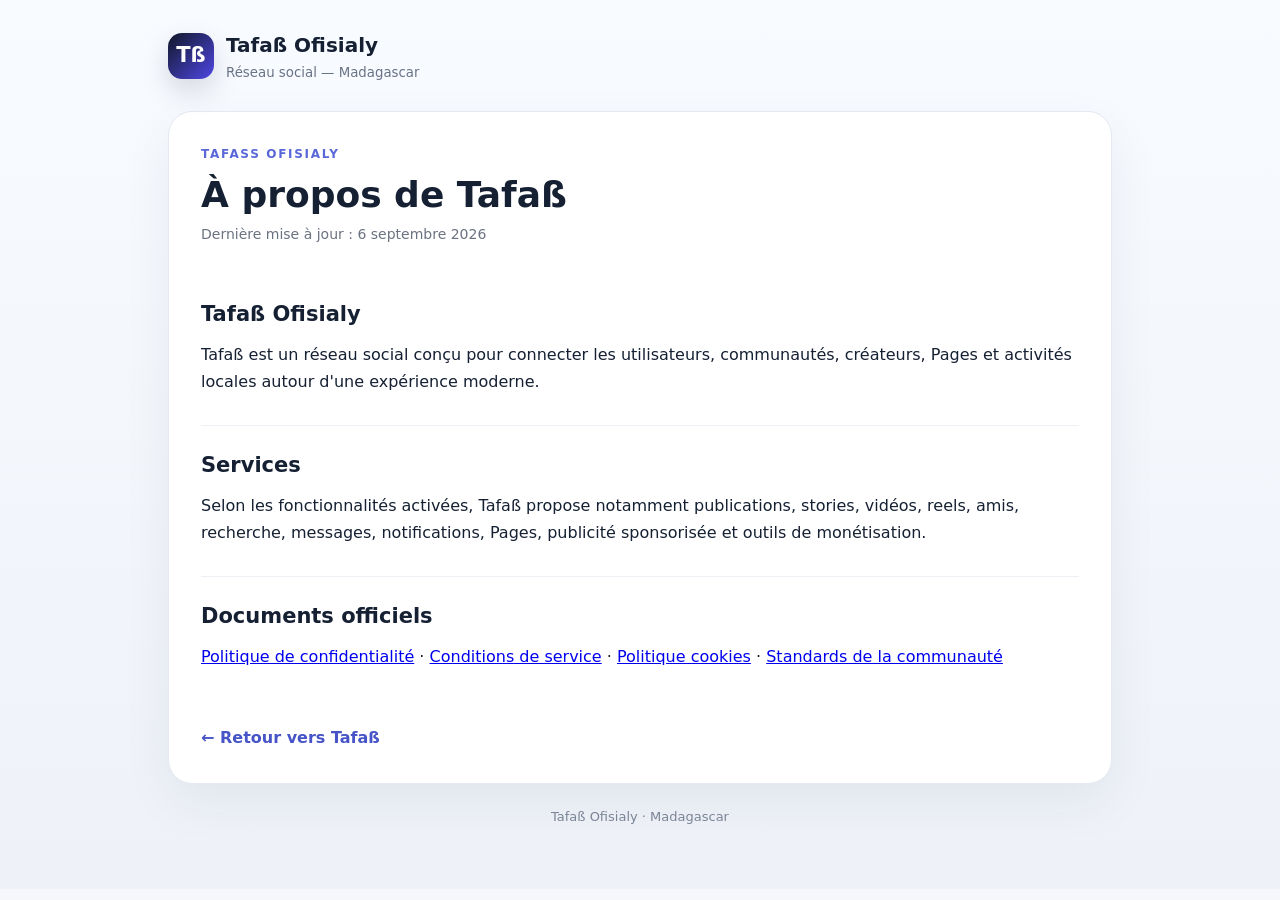
==== about-tafass.html @ ffd62a0e "Add files via upload" ====
<!doctype html><html lang="fr"><head><meta charset="utf-8"><meta name="viewport" content="width=device-width,initial-scale=1"><meta name="robots" content="index,follow"><title>À propos de Tafaß — Tafaß Ofisialy</title><link rel="stylesheet" href="legal-style.css"></head><body><main class="wrap"><header class="brand"><div class="logo">Tß</div><div><strong>Tafaß Ofisialy</strong><small>Réseau social — Madagascar</small></div></header><article class="card"><div class="eyebrow">TAFAß OFISIALY</div><h1 class="title">À propos de Tafaß</h1><div class="updated">Dernière mise à jour : 6 septembre 2026</div><section class="section"><h2>Tafaß Ofisialy</h2><p>Tafaß est un réseau social conçu pour connecter les utilisateurs, communautés, créateurs, Pages et activités locales autour d'une expérience moderne.</p></section><section class="section"><h2>Services</h2><p>Selon les fonctionnalités activées, Tafaß propose notamment publications, stories, vidéos, reels, amis, recherche, messages, notifications, Pages, publicité sponsorisée et outils de monétisation.</p></section><section class="section"><h2>Documents officiels</h2><p><a href="privacy.html">Politique de confidentialité</a> · <a href="terms.html">Conditions de service</a> · <a href="cookies.html">Politique cookies</a> · <a href="community-standards.html">Standards de la communauté</a></p></section><a class="back" href="/">← Retour vers Tafaß</a></article><div class="footer">Tafaß Ofisialy · Madagascar</div></main></body></html>
---- legal-style.css ----
:root{font-family:Inter,system-ui,-apple-system,BlinkMacSystemFont,"Segoe UI",sans-serif;color:#152033;background:#f5f7fb}*{box-sizing:border-box}body{margin:0;background:linear-gradient(180deg,#f8fbff,#eef2f8);line-height:1.7}.wrap{max-width:980px;margin:auto;padding:28px 18px 60px}.brand{display:flex;align-items:center;gap:12px;margin-bottom:26px}.logo{width:46px;height:46px;border-radius:14px;background:linear-gradient(135deg,#111827,#4f46e5);color:#fff;display:grid;place-items:center;font-weight:900;font-size:21px;box-shadow:0 12px 28px #11182725}.brand strong{font-size:20px}.brand small{display:block;color:#697386}.card{background:#fff;border:1px solid #e4e9f2;border-radius:24px;padding:32px;box-shadow:0 18px 50px #17203310}.eyebrow{font-size:12px;letter-spacing:.14em;font-weight:800;color:#5967d9;text-transform:uppercase}.title{font-size:36px;line-height:1.15;margin:10px 0 8px}.updated{color:#6b7280;font-size:14px;margin-bottom:28px}.section{padding:22px 0;border-top:1px solid #edf0f5}.section:first-of-type{border-top:0}.section h2{font-size:21px;margin:0 0 8px}.section h3{font-size:17px;margin:18px 0 6px}.section p{margin:8px 0}.section ul{margin:8px 0 0;padding-left:22px}.back{display:inline-flex;text-decoration:none;color:#4654c8;font-weight:700;margin-top:24px}.footer{text-align:center;color:#7a8496;font-size:13px;margin-top:22px}@media(max-width:640px){.wrap{padding:16px 12px 40px}.card{padding:22px 18px;border-radius:20px}.title{font-size:29px}}
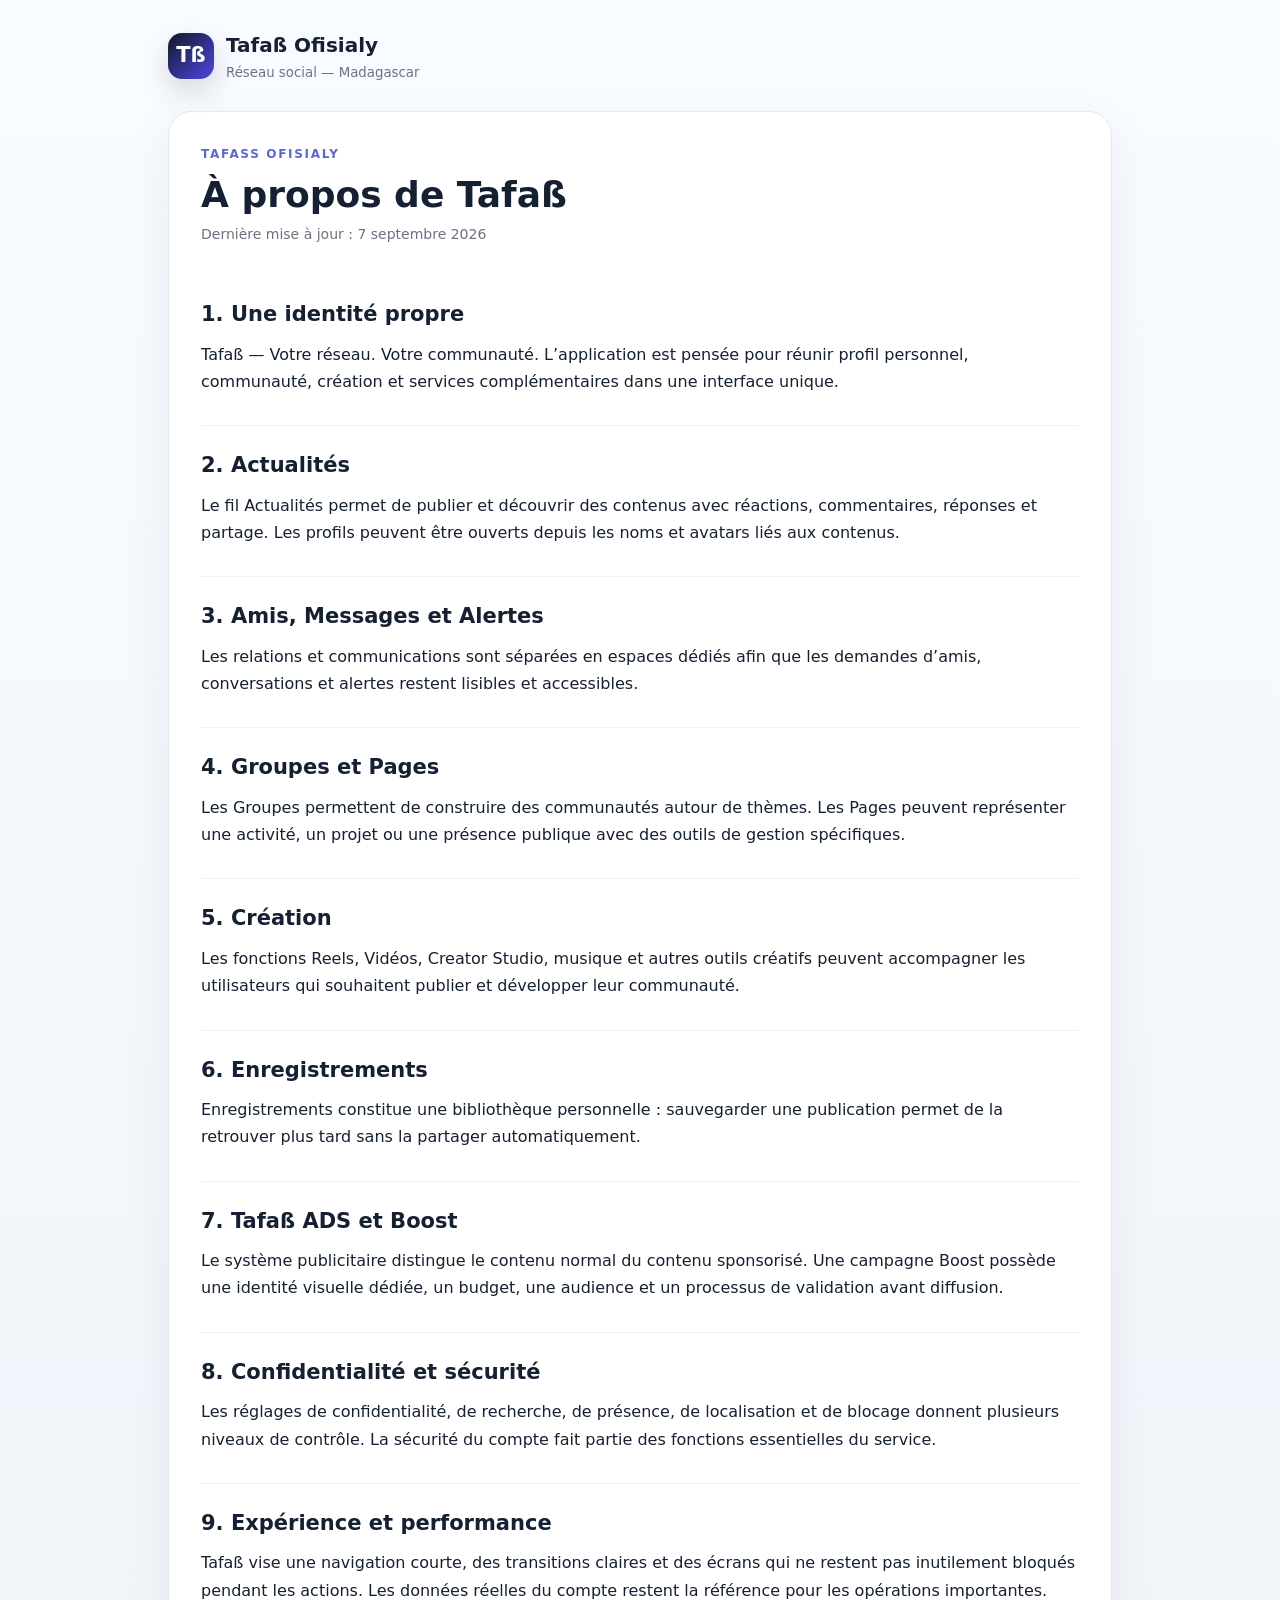
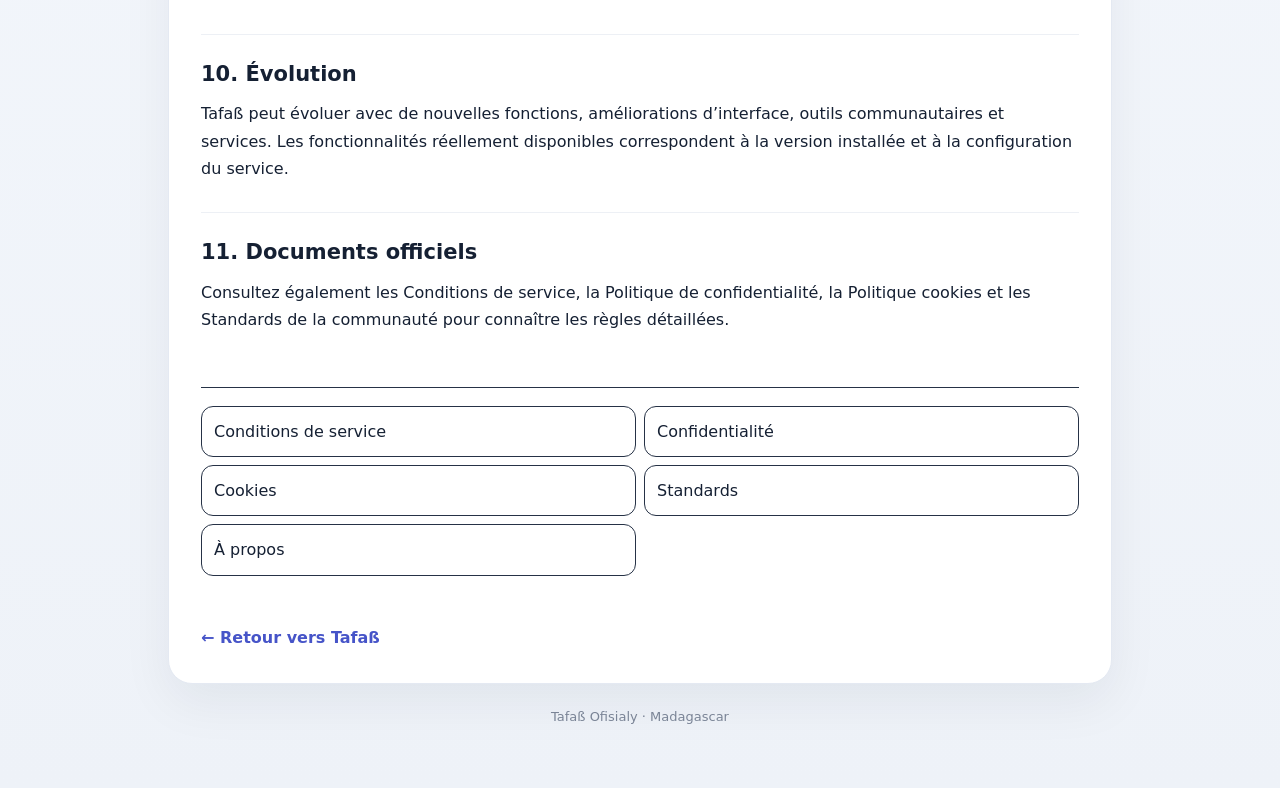
==== commit c16fe4b0: "Add files via upload" ====
--- a/about-tafass.html
+++ b/about-tafass.html
@@ -1 +1 @@
-<!doctype html><html lang="fr"><head><meta charset="utf-8"><meta name="viewport" content="width=device-width,initial-scale=1"><meta name="robots" content="index,follow"><title>À propos de Tafaß — Tafaß Ofisialy</title><link rel="stylesheet" href="legal-style.css"></head><body><main class="wrap"><header class="brand"><div class="logo">Tß</div><div><strong>Tafaß Ofisialy</strong><small>Réseau social — Madagascar</small></div></header><article class="card"><div class="eyebrow">TAFAß OFISIALY</div><h1 class="title">À propos de Tafaß</h1><div class="updated">Dernière mise à jour : 6 septembre 2026</div><section class="section"><h2>Tafaß Ofisialy</h2><p>Tafaß est un réseau social conçu pour connecter les utilisateurs, communautés, créateurs, Pages et activités locales autour d'une expérience moderne.</p></section><section class="section"><h2>Services</h2><p>Selon les fonctionnalités activées, Tafaß propose notamment publications, stories, vidéos, reels, amis, recherche, messages, notifications, Pages, publicité sponsorisée et outils de monétisation.</p></section><section class="section"><h2>Documents officiels</h2><p><a href="privacy.html">Politique de confidentialité</a> · <a href="terms.html">Conditions de service</a> · <a href="cookies.html">Politique cookies</a> · <a href="community-standards.html">Standards de la communauté</a></p></section><a class="back" href="/">← Retour vers Tafaß</a></article><div class="footer">Tafaß Ofisialy · Madagascar</div></main></body></html>+<!doctype html><html lang="fr"><head><meta charset="utf-8"><meta name="viewport" content="width=device-width,initial-scale=1"><meta name="robots" content="index,follow"><title>À propos de Tafaß — Tafaß Ofisialy</title><link rel="stylesheet" href="legal-style.css"></head><body><main class="wrap"><header class="brand"><div class="logo">Tß</div><div><strong>Tafaß Ofisialy</strong><small>Réseau social — Madagascar</small></div></header><article class="card"><div class="eyebrow">TAFAß OFISIALY</div><h1 class="title">À propos de Tafaß</h1><div class="updated">Dernière mise à jour : 7 septembre 2026</div><section class="section"><h2>1. Une identité propre</h2><p>Tafaß — Votre réseau. Votre communauté. L’application est pensée pour réunir profil personnel, communauté, création et services complémentaires dans une interface unique.</p></section><section class="section"><h2>2. Actualités</h2><p>Le fil Actualités permet de publier et découvrir des contenus avec réactions, commentaires, réponses et partage. Les profils peuvent être ouverts depuis les noms et avatars liés aux contenus.</p></section><section class="section"><h2>3. Amis, Messages et Alertes</h2><p>Les relations et communications sont séparées en espaces dédiés afin que les demandes d’amis, conversations et alertes restent lisibles et accessibles.</p></section><section class="section"><h2>4. Groupes et Pages</h2><p>Les Groupes permettent de construire des communautés autour de thèmes. Les Pages peuvent représenter une activité, un projet ou une présence publique avec des outils de gestion spécifiques.</p></section><section class="section"><h2>5. Création</h2><p>Les fonctions Reels, Vidéos, Creator Studio, musique et autres outils créatifs peuvent accompagner les utilisateurs qui souhaitent publier et développer leur communauté.</p></section><section class="section"><h2>6. Enregistrements</h2><p>Enregistrements constitue une bibliothèque personnelle : sauvegarder une publication permet de la retrouver plus tard sans la partager automatiquement.</p></section><section class="section"><h2>7. Tafaß ADS et Boost</h2><p>Le système publicitaire distingue le contenu normal du contenu sponsorisé. Une campagne Boost possède une identité visuelle dédiée, un budget, une audience et un processus de validation avant diffusion.</p></section><section class="section"><h2>8. Confidentialité et sécurité</h2><p>Les réglages de confidentialité, de recherche, de présence, de localisation et de blocage donnent plusieurs niveaux de contrôle. La sécurité du compte fait partie des fonctions essentielles du service.</p></section><section class="section"><h2>9. Expérience et performance</h2><p>Tafaß vise une navigation courte, des transitions claires et des écrans qui ne restent pas inutilement bloqués pendant les actions. Les données réelles du compte restent la référence pour les opérations importantes.</p></section><section class="section"><h2>10. Évolution</h2><p>Tafaß peut évoluer avec de nouvelles fonctions, améliorations d’interface, outils communautaires et services. Les fonctionnalités réellement disponibles correspondent à la version installée et à la configuration du service.</p></section><section class="section"><h2>11. Documents officiels</h2><p>Consultez également les Conditions de service, la Politique de confidentialité, la Politique cookies et les Standards de la communauté pour connaître les règles détaillées.</p></section><nav class="legal-links"><a href="terms.html">Conditions de service</a><a href="privacy.html">Confidentialité</a><a href="cookies.html">Cookies</a><a href="community-standards.html">Standards</a><a href="about-tafass.html">À propos</a></nav><a class="back" href="/">← Retour vers Tafaß</a></article><div class="footer">Tafaß Ofisialy · Madagascar</div></main></body></html>
--- a/legal-style.css
+++ b/legal-style.css
@@ -1 +1,3 @@
 :root{font-family:Inter,system-ui,-apple-system,BlinkMacSystemFont,"Segoe UI",sans-serif;color:#152033;background:#f5f7fb}*{box-sizing:border-box}body{margin:0;background:linear-gradient(180deg,#f8fbff,#eef2f8);line-height:1.7}.wrap{max-width:980px;margin:auto;padding:28px 18px 60px}.brand{display:flex;align-items:center;gap:12px;margin-bottom:26px}.logo{width:46px;height:46px;border-radius:14px;background:linear-gradient(135deg,#111827,#4f46e5);color:#fff;display:grid;place-items:center;font-weight:900;font-size:21px;box-shadow:0 12px 28px #11182725}.brand strong{font-size:20px}.brand small{display:block;color:#697386}.card{background:#fff;border:1px solid #e4e9f2;border-radius:24px;padding:32px;box-shadow:0 18px 50px #17203310}.eyebrow{font-size:12px;letter-spacing:.14em;font-weight:800;color:#5967d9;text-transform:uppercase}.title{font-size:36px;line-height:1.15;margin:10px 0 8px}.updated{color:#6b7280;font-size:14px;margin-bottom:28px}.section{padding:22px 0;border-top:1px solid #edf0f5}.section:first-of-type{border-top:0}.section h2{font-size:21px;margin:0 0 8px}.section h3{font-size:17px;margin:18px 0 6px}.section p{margin:8px 0}.section ul{margin:8px 0 0;padding-left:22px}.back{display:inline-flex;text-decoration:none;color:#4654c8;font-weight:700;margin-top:24px}.footer{text-align:center;color:#7a8496;font-size:13px;margin-top:22px}@media(max-width:640px){.wrap{padding:16px 12px 40px}.card{padding:22px 18px;border-radius:20px}.title{font-size:29px}}
+
+.legal-links{display:grid;grid-template-columns:1fr 1fr;gap:8px;margin:24px 0;padding-top:18px;border-top:1px solid var(--line,#263246)}.legal-links a{display:block;padding:11px 12px;border:1px solid var(--line,#263246);border-radius:12px;text-decoration:none;color:inherit;background:rgba(255,255,255,.025)}.legal-links a:hover{border-color:#5f86ff}@media(max-width:520px){.legal-links{grid-template-columns:1fr}}
